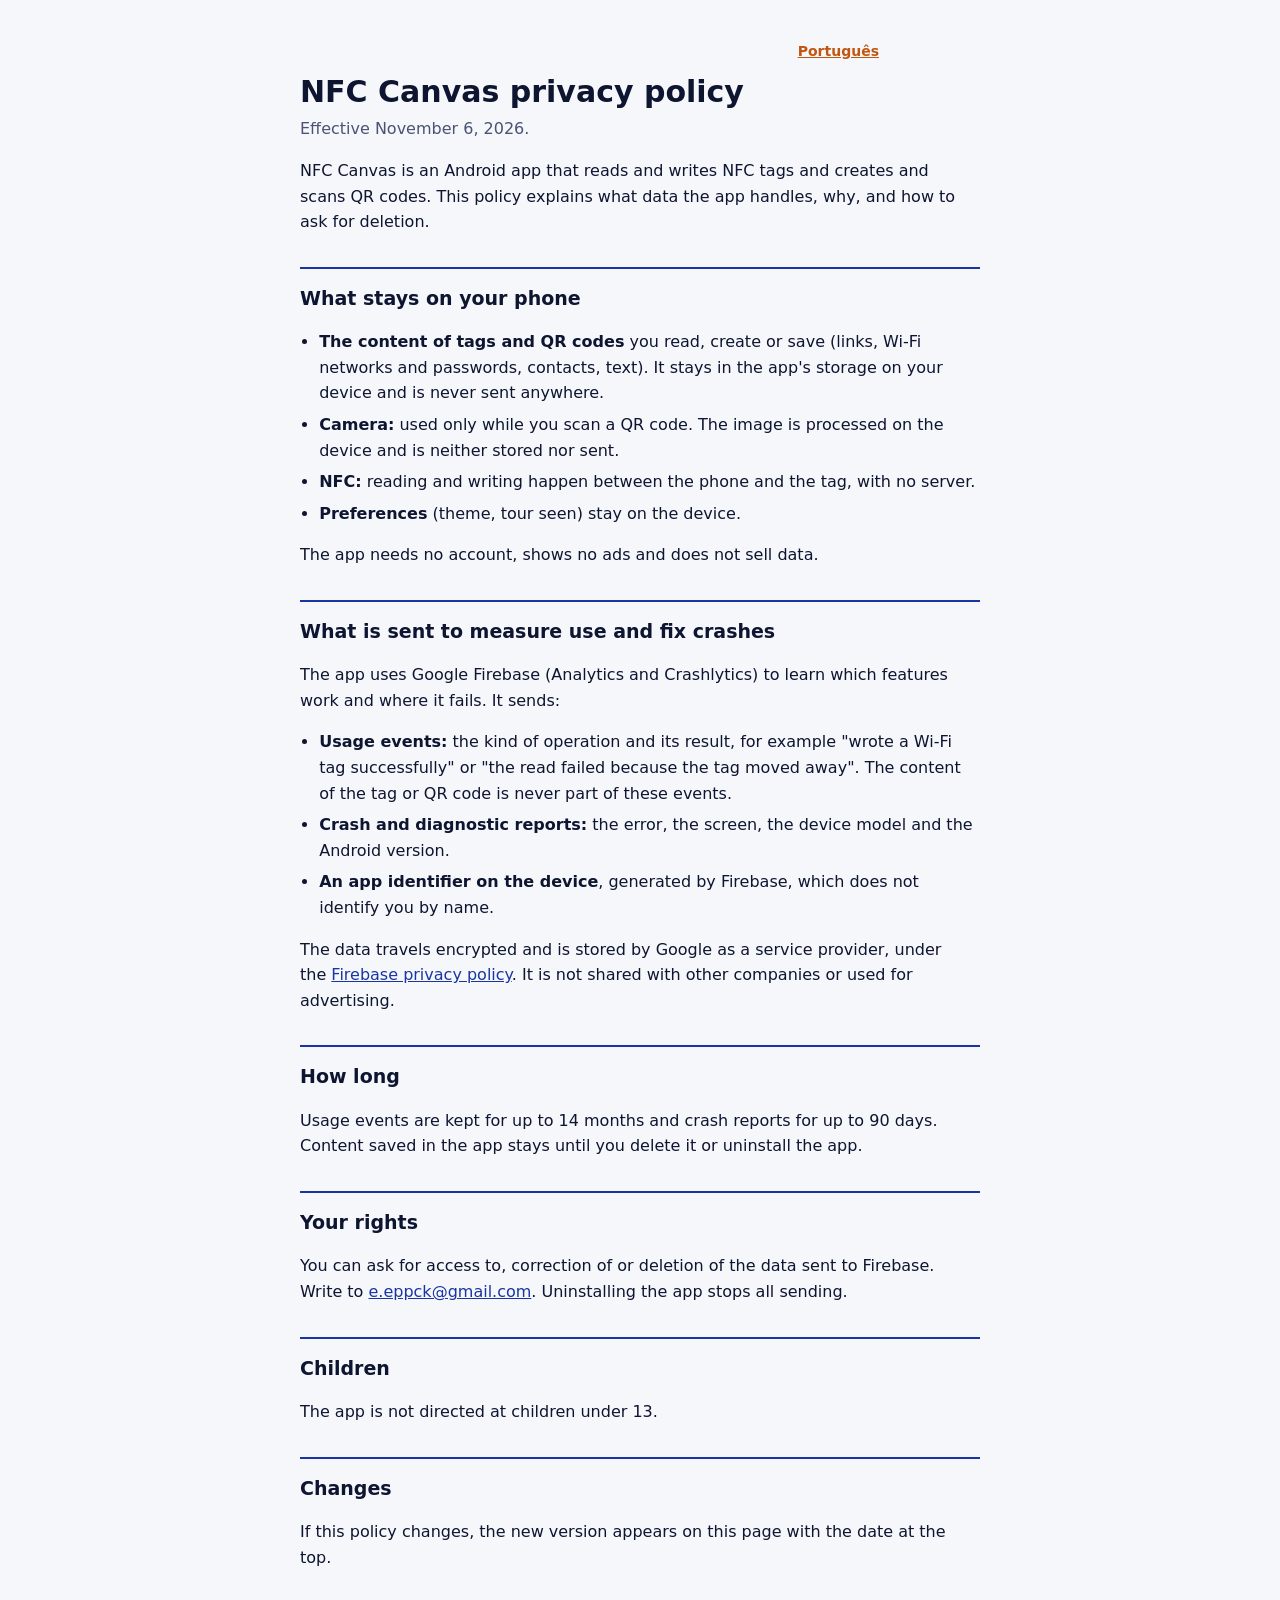
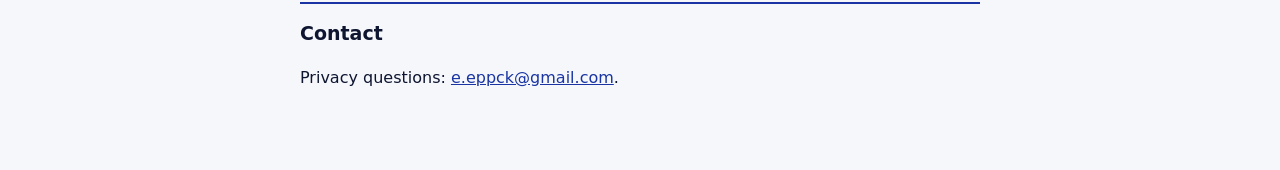
==== privacy.html @ 63280452 "🎉 publica a página e a política de privacidade do NFC Canvas - cria a página inicial com os links da" ====
<!doctype html>
<html lang="en">
<head>
<meta charset="utf-8">
<meta name="viewport" content="width=device-width, initial-scale=1">
<title>NFC Canvas · Privacy policy</title>
<link rel="alternate" hreflang="pt-BR" href="privacidade.html">
<link rel="stylesheet" href="style.css">
</head>
<body>
<main>
  <p class="lang"><a href="privacidade.html" lang="pt-BR">Português</a></p>
  <h1>NFC Canvas privacy policy</h1>
  <p class="meta">Effective November 6, 2026.</p>

  <p>NFC Canvas is an Android app that reads and writes NFC tags and creates and scans QR codes. This policy explains what data the app handles, why, and how to ask for deletion.</p>

  <h2>What stays on your phone</h2>
  <ul>
    <li><strong>The content of tags and QR codes</strong> you read, create or save (links, Wi-Fi networks and passwords, contacts, text). It stays in the app's storage on your device and is never sent anywhere.</li>
    <li><strong>Camera:</strong> used only while you scan a QR code. The image is processed on the device and is neither stored nor sent.</li>
    <li><strong>NFC:</strong> reading and writing happen between the phone and the tag, with no server.</li>
    <li><strong>Preferences</strong> (theme, tour seen) stay on the device.</li>
  </ul>
  <p>The app needs no account, shows no ads and does not sell data.</p>

  <h2>What is sent to measure use and fix crashes</h2>
  <p>The app uses Google Firebase (Analytics and Crashlytics) to learn which features work and where it fails. It sends:</p>
  <ul>
    <li><strong>Usage events:</strong> the kind of operation and its result, for example "wrote a Wi-Fi tag successfully" or "the read failed because the tag moved away". The content of the tag or QR code is never part of these events.</li>
    <li><strong>Crash and diagnostic reports:</strong> the error, the screen, the device model and the Android version.</li>
    <li><strong>An app identifier on the device</strong>, generated by Firebase, which does not identify you by name.</li>
  </ul>
  <p>The data travels encrypted and is stored by Google as a service provider, under the <a href="https://firebase.google.com/support/privacy">Firebase privacy policy</a>. It is not shared with other companies or used for advertising.</p>

  <h2>How long</h2>
  <p>Usage events are kept for up to 14 months and crash reports for up to 90 days. Content saved in the app stays until you delete it or uninstall the app.</p>

  <h2>Your rights</h2>
  <p>You can ask for access to, correction of or deletion of the data sent to Firebase. Write to <a href="mailto:e.eppck@gmail.com">e.eppck@gmail.com</a>. Uninstalling the app stops all sending.</p>

  <h2>Children</h2>
  <p>The app is not directed at children under 13.</p>

  <h2>Changes</h2>
  <p>If this policy changes, the new version appears on this page with the date at the top.</p>

  <h2>Contact</h2>
  <p>Privacy questions: <a href="mailto:e.eppck@gmail.com">e.eppck@gmail.com</a>.</p>
</main>
</body>
</html>
---- style.css ----
/* Paginas publicas do NFC Canvas (GitHub Pages): cobalto e laranja da identidade. */
:root {
  --bg: #f5f7fb;
  --ink: #0e1530;
  --muted: #4a5372;
  --brand: #1a35a3;
  --accent: #c2560f;
  color-scheme: light dark;
}
@media (prefers-color-scheme: dark) {
  :root {
    --bg: #0d1220;
    --ink: #eef1fa;
    --muted: #a9b1c9;
    --brand: #8fa8ff;
    --accent: #ffaa70;
  }
}
* {
  box-sizing: border-box;
}
body {
  margin: 0;
  background: var(--bg);
  color: var(--ink);
  font:
    16px / 1.6 "Manrope",
    "Segoe UI",
    system-ui,
    sans-serif;
  padding: 40px max(16px, env(safe-area-inset-right, 0px)) 64px
    max(16px, env(safe-area-inset-left, 0px));
}
main {
  max-width: 680px;
  margin: 0 auto;
}
h1 {
  font-size: 30px;
  line-height: 1.2;
  margin: 0 0 6px;
  text-wrap: balance;
}
h2 {
  font-size: 19px;
  margin: 32px 0 8px;
  border-top: 2px solid var(--brand);
  padding-top: 14px;
}
p,
li {
  max-width: 65ch;
}
ul {
  padding-left: 1.2em;
}
li {
  margin-bottom: 6px;
}
a {
  color: var(--brand);
}
.meta {
  color: var(--muted);
  margin-top: 0;
}
.lang {
  text-align: right;
  margin: 0 0 12px;
  font-size: 14px;
}
.lang a {
  color: var(--accent);
  font-weight: 700;
}
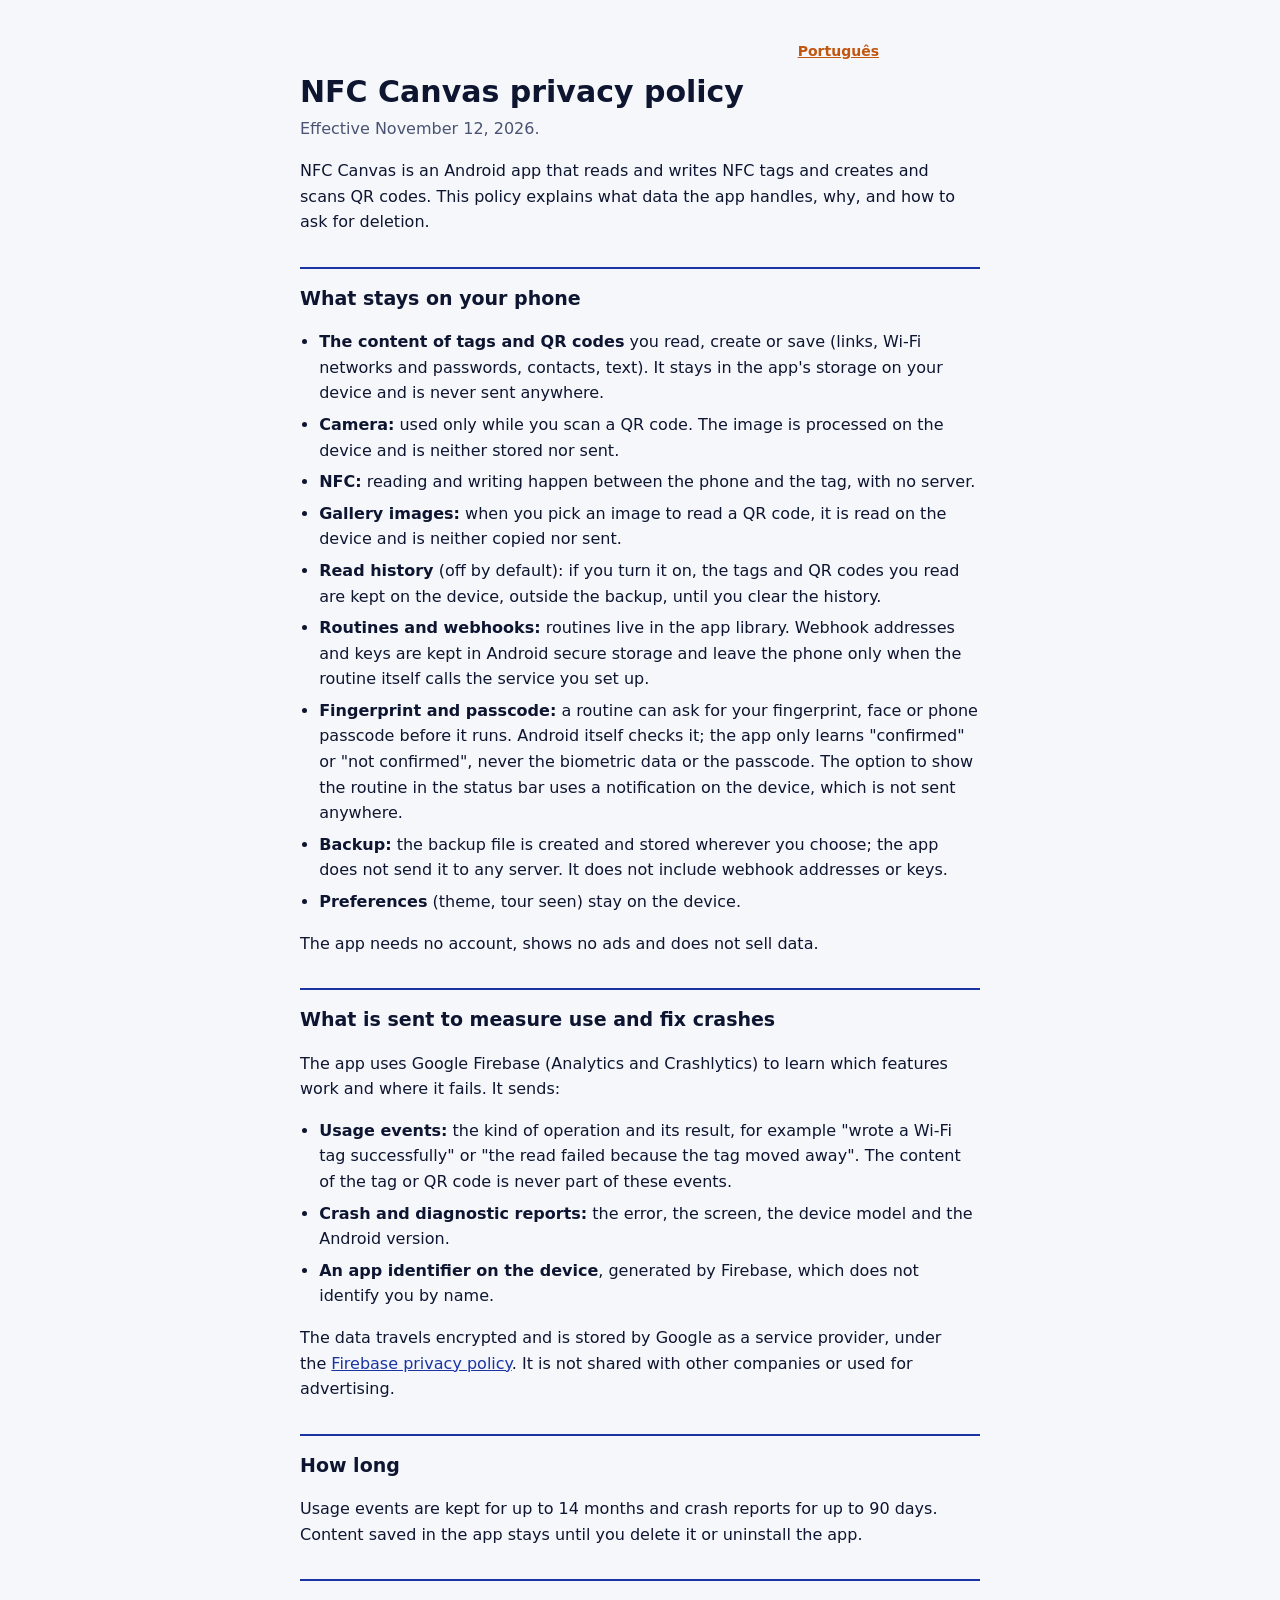
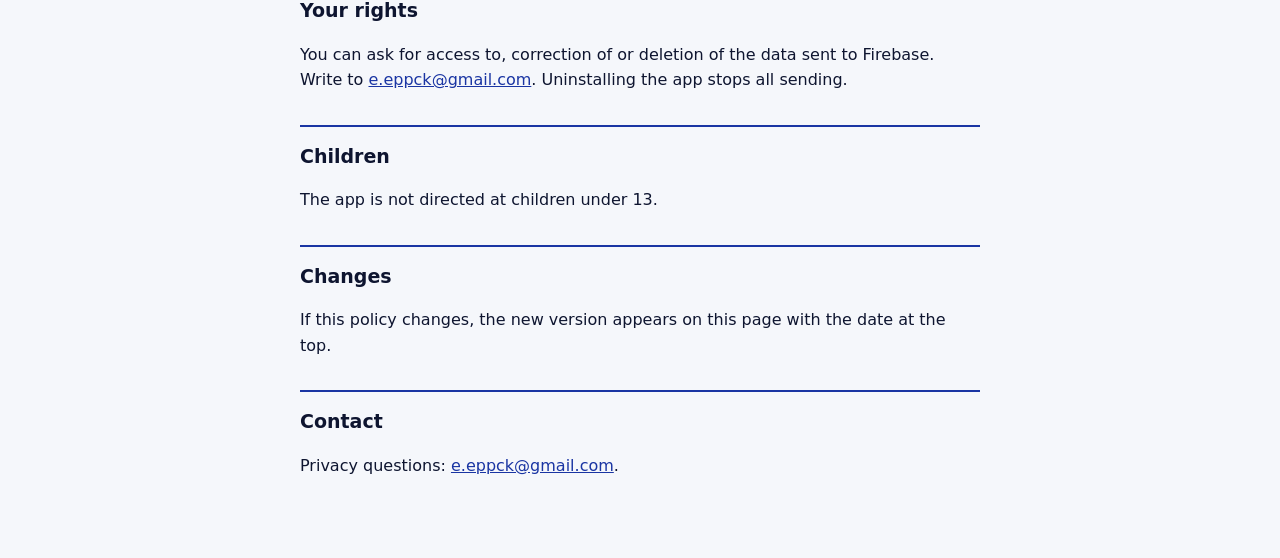
==== commit 9450344a: "📝 atualiza a política de privacidade para a versão 0.5.0 do NFC Canvas - inclui as imagens da galeri" ====
--- a/privacy.html
+++ b/privacy.html
@@ -11,7 +11,7 @@
 <main>
   <p class="lang"><a href="privacidade.html" lang="pt-BR">Português</a></p>
   <h1>NFC Canvas privacy policy</h1>
-  <p class="meta">Effective November 6, 2026.</p>
+  <p class="meta">Effective November 12, 2026.</p>
 
   <p>NFC Canvas is an Android app that reads and writes NFC tags and creates and scans QR codes. This policy explains what data the app handles, why, and how to ask for deletion.</p>
 
@@ -20,6 +20,11 @@
     <li><strong>The content of tags and QR codes</strong> you read, create or save (links, Wi-Fi networks and passwords, contacts, text). It stays in the app's storage on your device and is never sent anywhere.</li>
     <li><strong>Camera:</strong> used only while you scan a QR code. The image is processed on the device and is neither stored nor sent.</li>
     <li><strong>NFC:</strong> reading and writing happen between the phone and the tag, with no server.</li>
+    <li><strong>Gallery images:</strong> when you pick an image to read a QR code, it is read on the device and is neither copied nor sent.</li>
+    <li><strong>Read history</strong> (off by default): if you turn it on, the tags and QR codes you read are kept on the device, outside the backup, until you clear the history.</li>
+    <li><strong>Routines and webhooks:</strong> routines live in the app library. Webhook addresses and keys are kept in Android secure storage and leave the phone only when the routine itself calls the service you set up.</li>
+    <li><strong>Fingerprint and passcode:</strong> a routine can ask for your fingerprint, face or phone passcode before it runs. Android itself checks it; the app only learns "confirmed" or "not confirmed", never the biometric data or the passcode. The option to show the routine in the status bar uses a notification on the device, which is not sent anywhere.</li>
+    <li><strong>Backup:</strong> the backup file is created and stored wherever you choose; the app does not send it to any server. It does not include webhook addresses or keys.</li>
     <li><strong>Preferences</strong> (theme, tour seen) stay on the device.</li>
   </ul>
   <p>The app needs no account, shows no ads and does not sell data.</p>
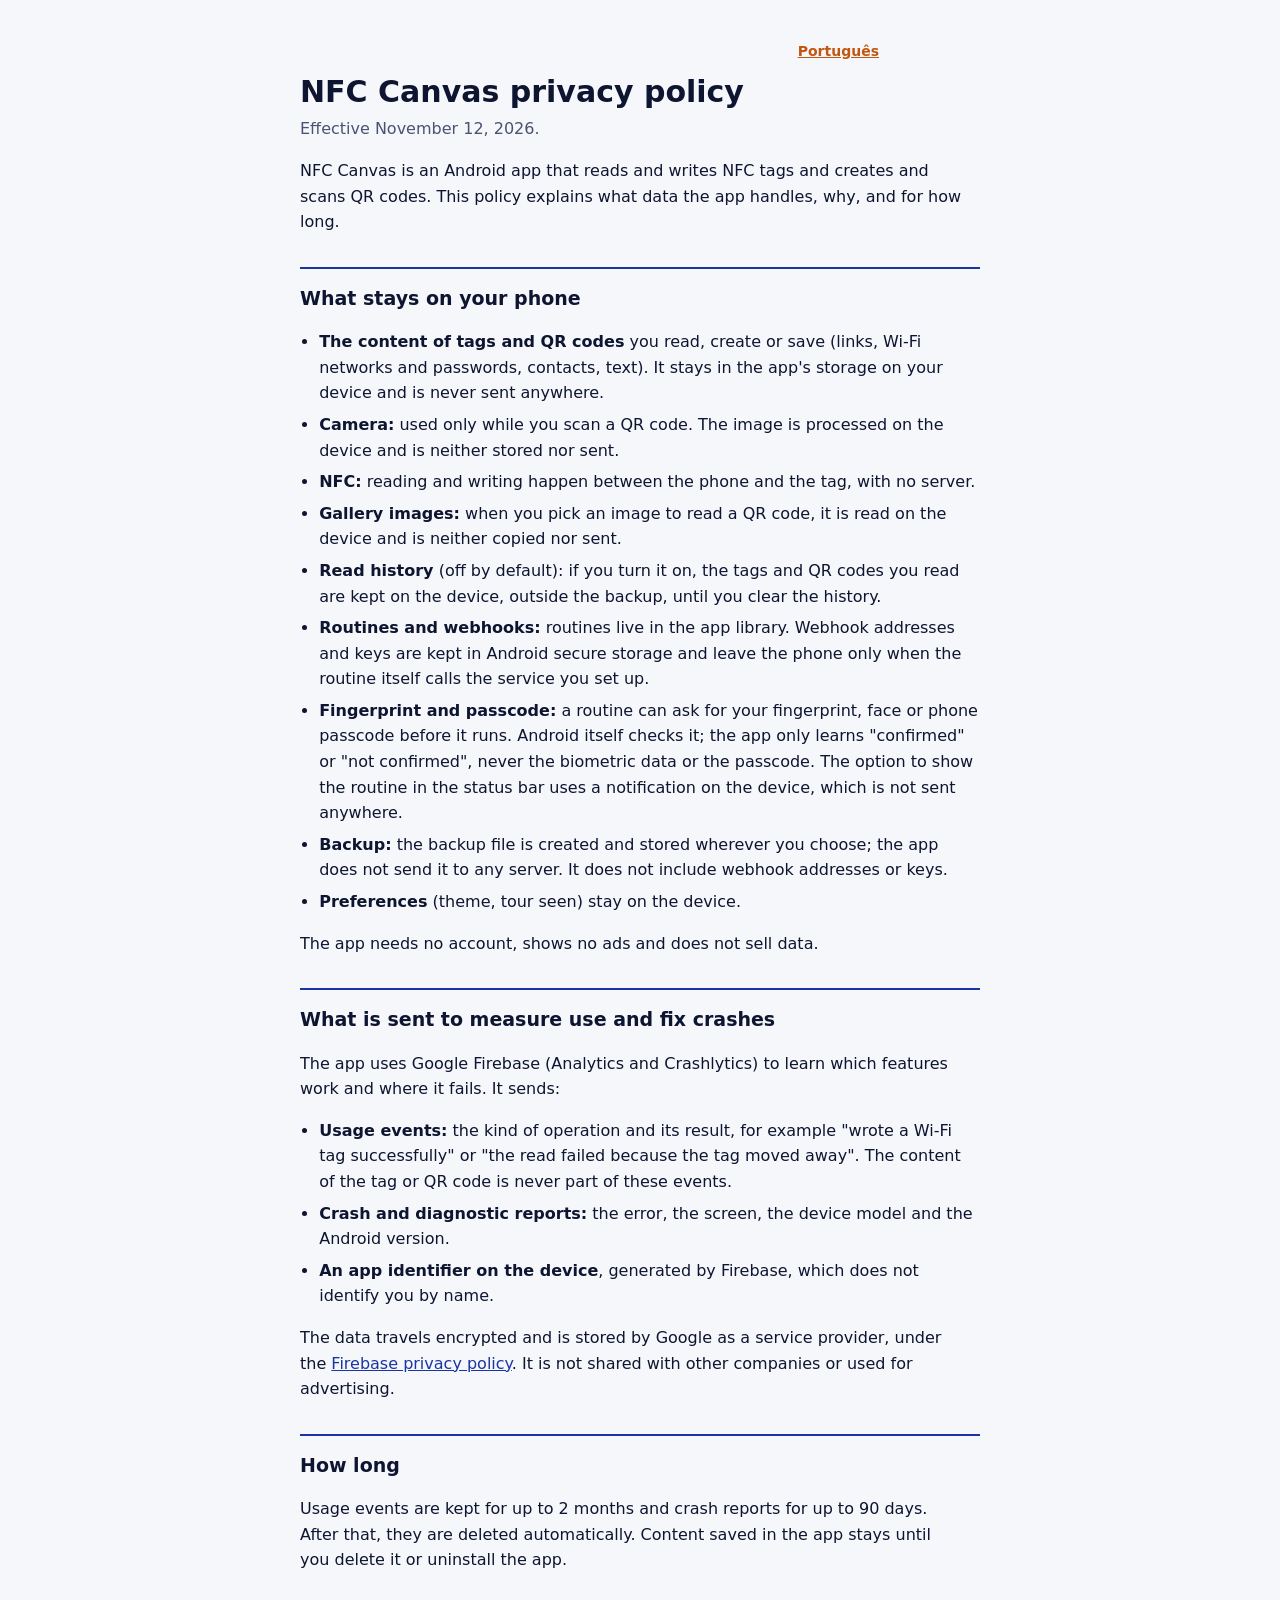
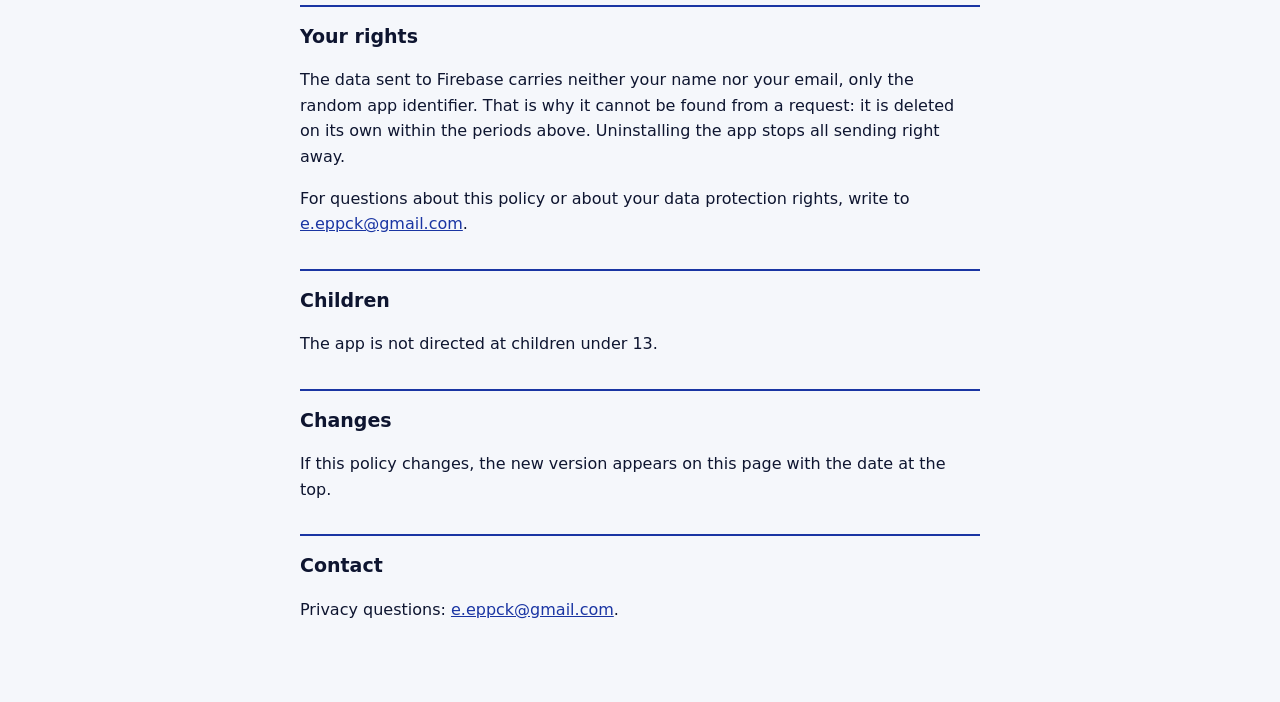
==== commit 2f6cd6f3: "📝 encurta a retenção dos dados na política de privacidade - eventos de uso por até 2 meses e falhas " ====
--- a/privacy.html
+++ b/privacy.html
@@ -13,7 +13,7 @@
   <h1>NFC Canvas privacy policy</h1>
   <p class="meta">Effective November 12, 2026.</p>
 
-  <p>NFC Canvas is an Android app that reads and writes NFC tags and creates and scans QR codes. This policy explains what data the app handles, why, and how to ask for deletion.</p>
+  <p>NFC Canvas is an Android app that reads and writes NFC tags and creates and scans QR codes. This policy explains what data the app handles, why, and for how long.</p>
 
   <h2>What stays on your phone</h2>
   <ul>
@@ -39,10 +39,11 @@
   <p>The data travels encrypted and is stored by Google as a service provider, under the <a href="https://firebase.google.com/support/privacy">Firebase privacy policy</a>. It is not shared with other companies or used for advertising.</p>
 
   <h2>How long</h2>
-  <p>Usage events are kept for up to 14 months and crash reports for up to 90 days. Content saved in the app stays until you delete it or uninstall the app.</p>
+  <p>Usage events are kept for up to 2 months and crash reports for up to 90 days. After that, they are deleted automatically. Content saved in the app stays until you delete it or uninstall the app.</p>
 
   <h2>Your rights</h2>
-  <p>You can ask for access to, correction of or deletion of the data sent to Firebase. Write to <a href="mailto:e.eppck@gmail.com">e.eppck@gmail.com</a>. Uninstalling the app stops all sending.</p>
+  <p>The data sent to Firebase carries neither your name nor your email, only the random app identifier. That is why it cannot be found from a request: it is deleted on its own within the periods above. Uninstalling the app stops all sending right away.</p>
+  <p>For questions about this policy or about your data protection rights, write to <a href="mailto:e.eppck@gmail.com">e.eppck@gmail.com</a>.</p>
 
   <h2>Children</h2>
   <p>The app is not directed at children under 13.</p>
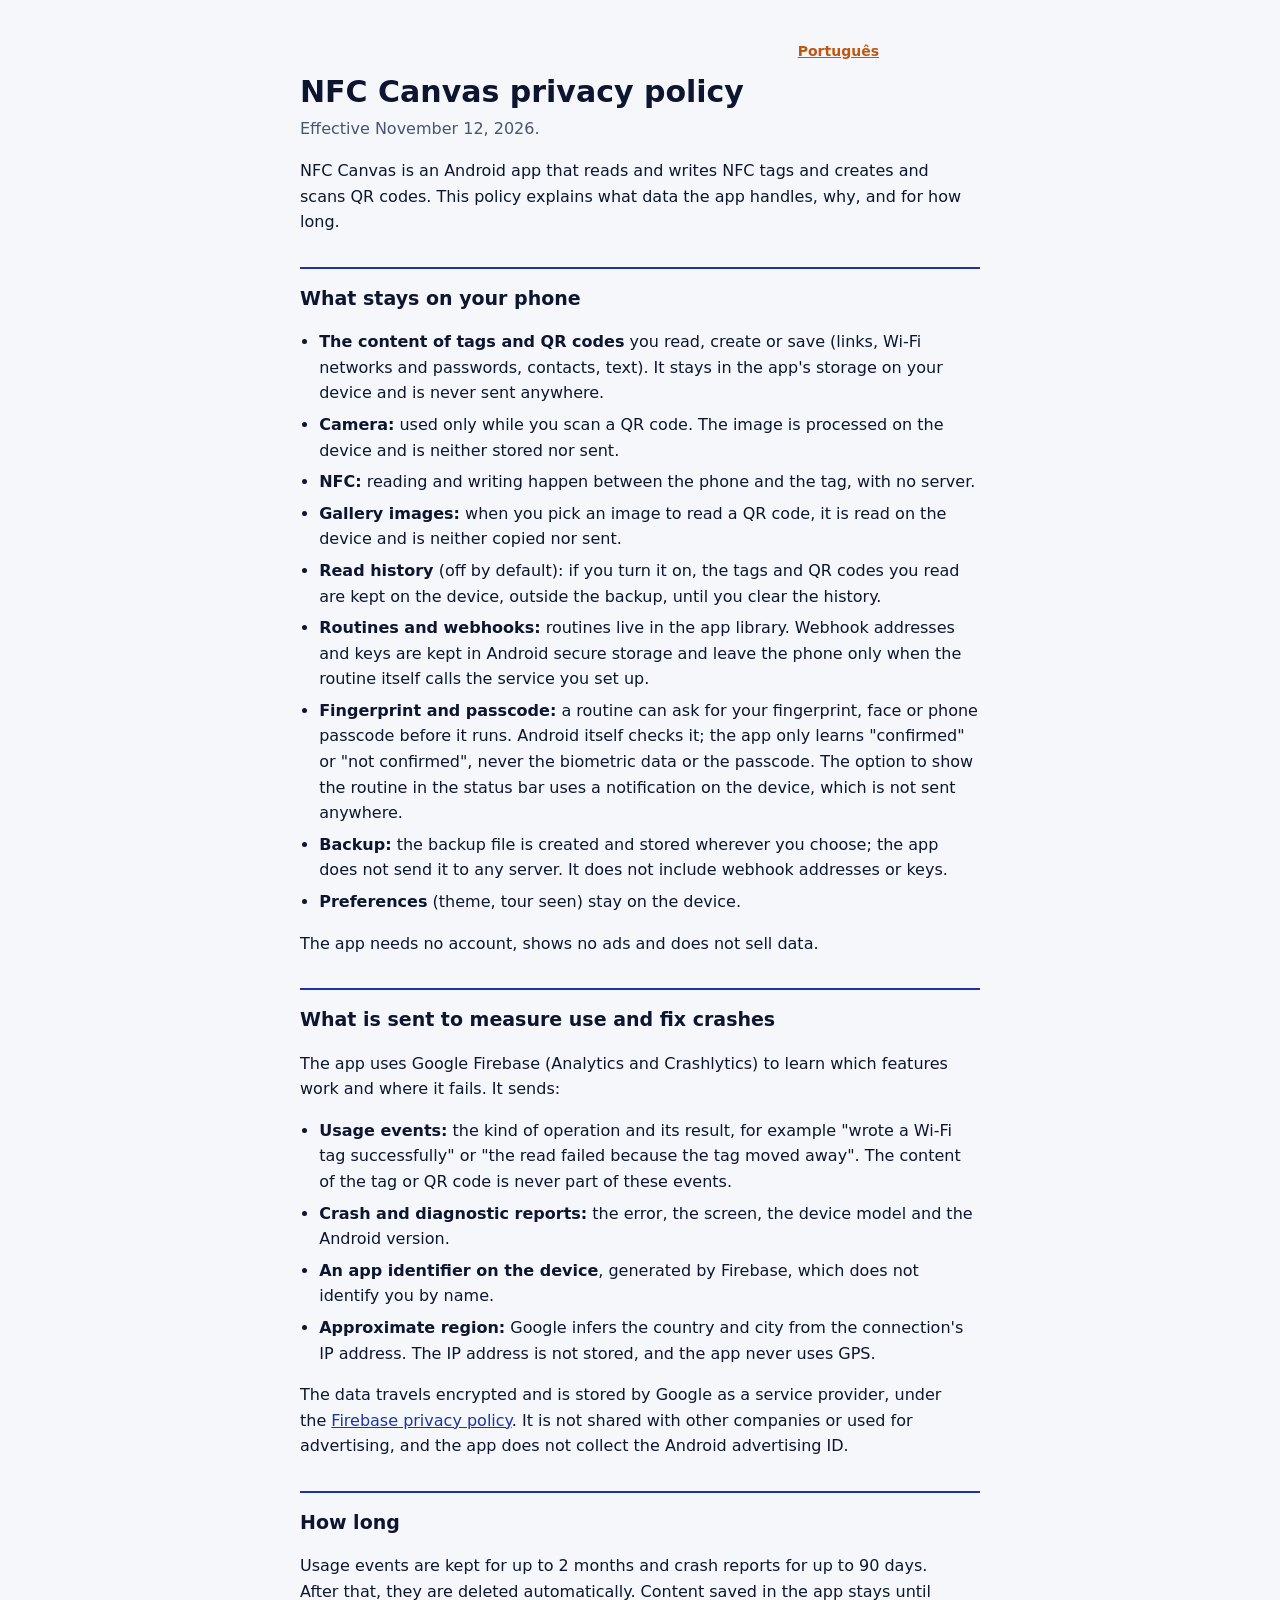
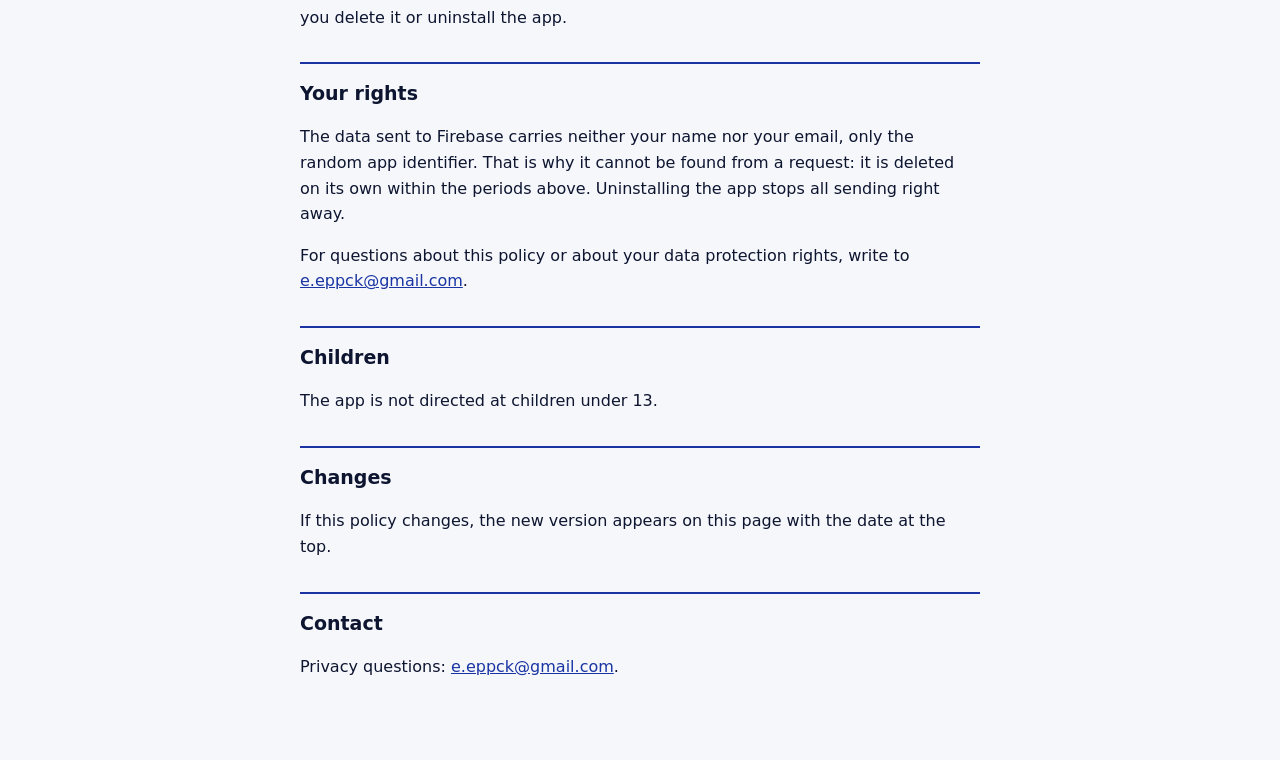
==== commit 25989f35: "📝 encurta a retenção dos dados e cita a região aproximada na política de privacidade - eventos de us" ====
--- a/privacy.html
+++ b/privacy.html
@@ -35,8 +35,9 @@
     <li><strong>Usage events:</strong> the kind of operation and its result, for example "wrote a Wi-Fi tag successfully" or "the read failed because the tag moved away". The content of the tag or QR code is never part of these events.</li>
     <li><strong>Crash and diagnostic reports:</strong> the error, the screen, the device model and the Android version.</li>
     <li><strong>An app identifier on the device</strong>, generated by Firebase, which does not identify you by name.</li>
+    <li><strong>Approximate region:</strong> Google infers the country and city from the connection's IP address. The IP address is not stored, and the app never uses GPS.</li>
   </ul>
-  <p>The data travels encrypted and is stored by Google as a service provider, under the <a href="https://firebase.google.com/support/privacy">Firebase privacy policy</a>. It is not shared with other companies or used for advertising.</p>
+  <p>The data travels encrypted and is stored by Google as a service provider, under the <a href="https://firebase.google.com/support/privacy">Firebase privacy policy</a>. It is not shared with other companies or used for advertising, and the app does not collect the Android advertising ID.</p>
 
   <h2>How long</h2>
   <p>Usage events are kept for up to 2 months and crash reports for up to 90 days. After that, they are deleted automatically. Content saved in the app stays until you delete it or uninstall the app.</p>
